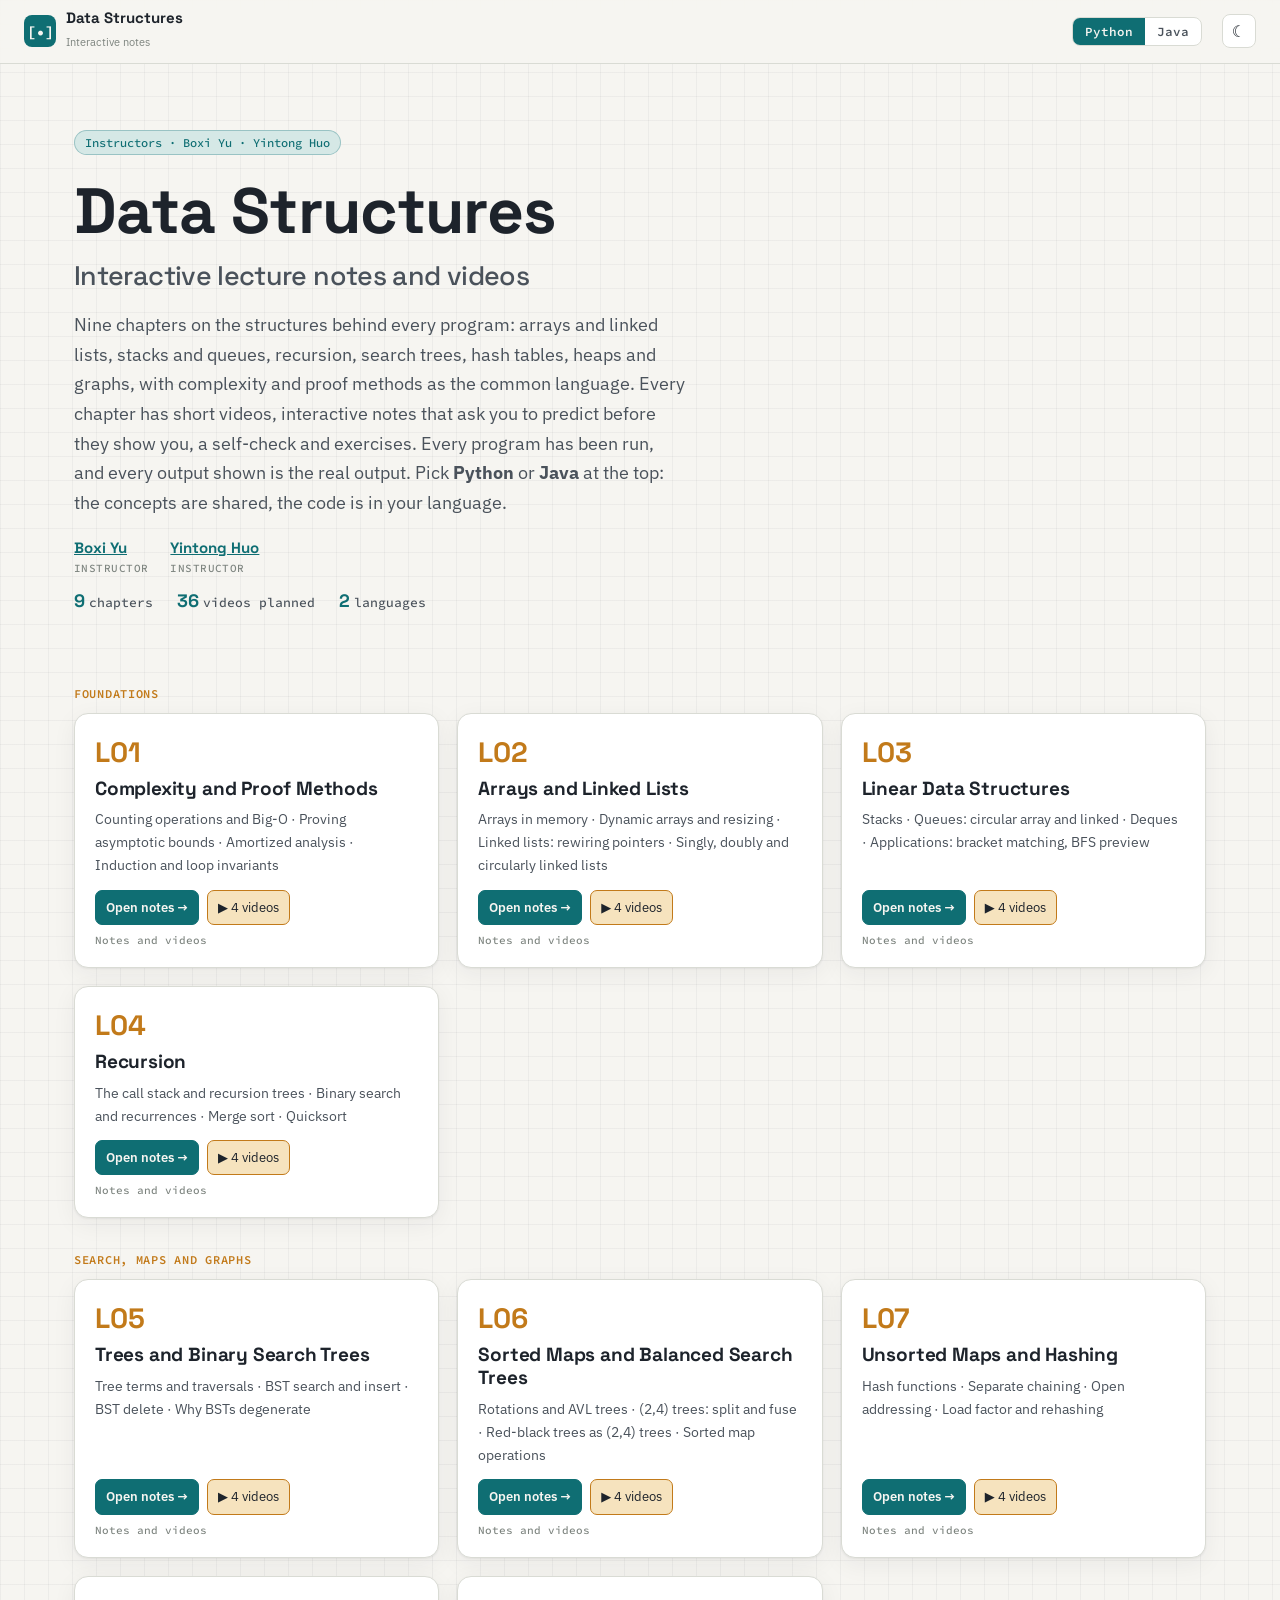
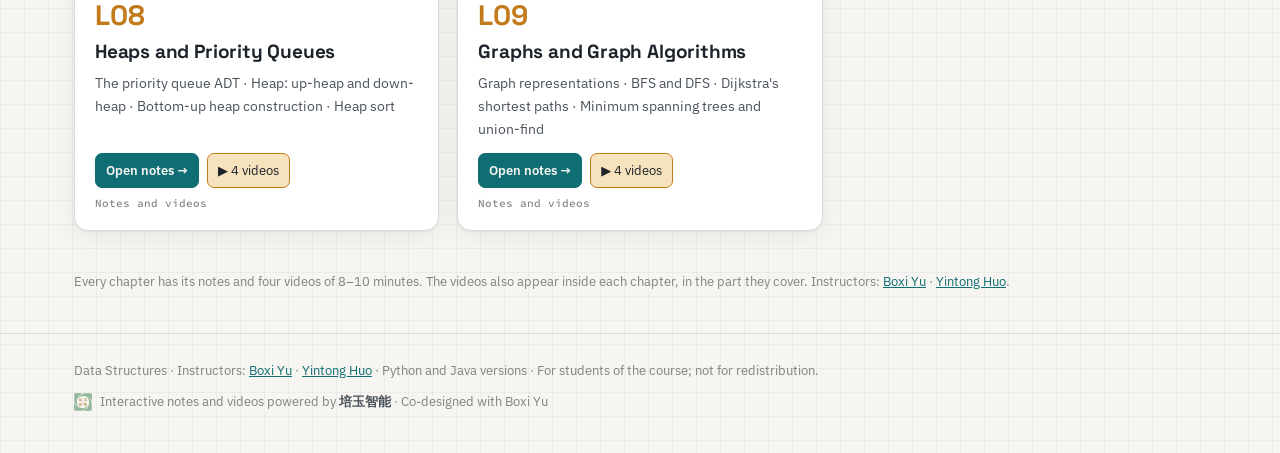
==== index.html @ a4076799 "Add English subtitles to every video Co-Authored-By: Claude Opus 5.5 <noreply@anthropic.com>" ====
<!doctype html>
<html lang="en" data-lang="py">
<head>
  <meta charset="UTF-8">
  <meta name="viewport" content="width=device-width, initial-scale=1.0">
  <title>Data Structures — Interactive Notes</title>
  <meta name="description" content="Data Structures: interactive chapter notes and videos in Python and Java. Instructors: Boxi Yu and Yintong Huo.">
  <link rel="icon" href="data:image/svg+xml,%3Csvg xmlns='http://www.w3.org/2000/svg' viewBox='0 0 32 32'%3E%3Crect width='32' height='32' rx='7' fill='%230F6E73'/%3E%3Ctext x='16' y='22' font-family='monospace' font-size='13' font-weight='700' text-anchor='middle' fill='%23F6F5F1'%3E[%E2%80%A2]%3C/text%3E%3C/svg%3E">
  <link rel="stylesheet" href="assets/style.css">
  <link rel="stylesheet" href="assets/extra.css">
  <script>document.documentElement.className = "js";</script>
</head>
<body>
  <header class="topbar">
    <a class="brand" href="index.html"><span class="brand-mark">[•]</span><span class="brand-text"><b>Data Structures</b><span>Interactive notes</span></span></a>
    <span class="spacer" style="flex:1"></span>
    <div class="langswitch" role="group" aria-label="Programming language"><button type="button" data-lang="py" aria-pressed="true">Python</button><button type="button" data-lang="java" aria-pressed="false">Java</button></div>
    <button class="iconbtn" id="theme" type="button" title="Light / dark">☾</button>
    <div class="progress" id="progress"></div>
  </header>
<main class="wrap" id="main">
  <section class="hero" style="grid-template-columns:minmax(0,1fr)">
    <div>
      <span class="pill">Instructors · Boxi Yu · Yintong Huo</span>
      <h1>Data Structures<small>Interactive lecture notes and videos</small></h1>
      <p class="lead">Nine chapters on the structures behind every program: arrays and linked lists, stacks and queues, recursion,
      search trees, hash tables, heaps and graphs, with complexity and proof methods as the common language. Every chapter has short
      videos, interactive notes that ask you to predict before they show you, a self-check and exercises. Every program has been run,
      and every output shown is the real output. Pick <b>Python</b> or <b>Java</b> at the top: the concepts are shared, the code is in your language.</p>
      <ul class="people"><li><b><a href="https://boxiyu.github.io/" target="_blank" rel="noopener">Boxi Yu</a></b><small>INSTRUCTOR</small></li><li><b><a href="https://yintonghuo.github.io/" target="_blank" rel="noopener">Yintong Huo</a></b><small>INSTRUCTOR</small></li></ul>
      <div class="stats-row"><span><b>9</b>chapters</span><span><b>36</b>videos planned</span><span><b>2</b>languages</span></div>
    </div>
  </section>
  <div class="part">FOUNDATIONS</div><div class="chapters"><div class="card chapcard lec ready" data-n="1"><span class="num">L01</span><h3>Complexity and Proof Methods</h3><p>Counting operations and Big-O · Proving asymptotic bounds · Amortized analysis · Induction and loop invariants</p><div class="acts"><a class="notes" href="L01/index.html">Open notes →</a><button class="watch" type="button" data-n="1">▶ <span class="n">4</span> videos</button><span class="state">Notes and videos</span></div></div><div class="card chapcard lec ready" data-n="2"><span class="num">L02</span><h3>Arrays and Linked Lists</h3><p>Arrays in memory · Dynamic arrays and resizing · Linked lists: rewiring pointers · Singly, doubly and circularly linked lists</p><div class="acts"><a class="notes" href="L02/index.html">Open notes →</a><button class="watch" type="button" data-n="2">▶ <span class="n">4</span> videos</button><span class="state">Notes and videos</span></div></div><div class="card chapcard lec ready" data-n="3"><span class="num">L03</span><h3>Linear Data Structures</h3><p>Stacks · Queues: circular array and linked · Deques · Applications: bracket matching, BFS preview</p><div class="acts"><a class="notes" href="L03/index.html">Open notes →</a><button class="watch" type="button" data-n="3">▶ <span class="n">4</span> videos</button><span class="state">Notes and videos</span></div></div><div class="card chapcard lec ready" data-n="4"><span class="num">L04</span><h3>Recursion</h3><p>The call stack and recursion trees · Binary search and recurrences · Merge sort · Quicksort</p><div class="acts"><a class="notes" href="L04/index.html">Open notes →</a><button class="watch" type="button" data-n="4">▶ <span class="n">4</span> videos</button><span class="state">Notes and videos</span></div></div></div><div class="part">SEARCH, MAPS AND GRAPHS</div><div class="chapters"><div class="card chapcard lec ready" data-n="5"><span class="num">L05</span><h3>Trees and Binary Search Trees</h3><p>Tree terms and traversals · BST search and insert · BST delete · Why BSTs degenerate</p><div class="acts"><a class="notes" href="L05/index.html">Open notes →</a><button class="watch" type="button" data-n="5">▶ <span class="n">4</span> videos</button><span class="state">Notes and videos</span></div></div><div class="card chapcard lec ready" data-n="6"><span class="num">L06</span><h3>Sorted Maps and Balanced Search Trees</h3><p>Rotations and AVL trees · (2,4) trees: split and fuse · Red-black trees as (2,4) trees · Sorted map operations</p><div class="acts"><a class="notes" href="L06/index.html">Open notes →</a><button class="watch" type="button" data-n="6">▶ <span class="n">4</span> videos</button><span class="state">Notes and videos</span></div></div><div class="card chapcard lec ready" data-n="7"><span class="num">L07</span><h3>Unsorted Maps and Hashing</h3><p>Hash functions · Separate chaining · Open addressing · Load factor and rehashing</p><div class="acts"><a class="notes" href="L07/index.html">Open notes →</a><button class="watch" type="button" data-n="7">▶ <span class="n">4</span> videos</button><span class="state">Notes and videos</span></div></div><div class="card chapcard lec ready" data-n="8"><span class="num">L08</span><h3>Heaps and Priority Queues</h3><p>The priority queue ADT · Heap: up-heap and down-heap · Bottom-up heap construction · Heap sort</p><div class="acts"><a class="notes" href="L08/index.html">Open notes →</a><button class="watch" type="button" data-n="8">▶ <span class="n">4</span> videos</button><span class="state">Notes and videos</span></div></div><div class="card chapcard lec ready" data-n="9"><span class="num">L09</span><h3>Graphs and Graph Algorithms</h3><p>Graph representations · BFS and DFS · Dijkstra&#x27;s shortest paths · Minimum spanning trees and union-find</p><div class="acts"><a class="notes" href="L09/index.html">Open notes →</a><button class="watch" type="button" data-n="9">▶ <span class="n">4</span> videos</button><span class="state">Notes and videos</span></div></div></div>
  <p class="meta" style="margin:40px 0">Every chapter has its notes and four videos of 8–10 minutes. The videos also appear inside each chapter, in the part they cover.
  Instructors: <a href="https://boxiyu.github.io/" target="_blank" rel="noopener">Boxi Yu</a> · <a href="https://yintonghuo.github.io/" target="_blank" rel="noopener">Yintong Huo</a>.</p>
  <script type="application/json" id="course-data">{"chapters": [{"n": 1, "title": "Complexity and Proof Methods", "videos": [{"n": 1, "title": "Counting operations and Big-O", "minutes": 7.3, "py": "L01/media/ch01-v1-py.mp4", "java": "L01/media/ch01-v1-java.mp4", "pyvtt": "L01/media/ch01-v1-py.vtt", "javavtt": "L01/media/ch01-v1-java.vtt"}, {"n": 2, "title": "Proving asymptotic bounds", "minutes": 9.3, "py": "L01/media/ch01-v2-py.mp4", "java": "L01/media/ch01-v2-java.mp4", "pyvtt": "L01/media/ch01-v2-py.vtt", "javavtt": "L01/media/ch01-v2-java.vtt"}, {"n": 3, "title": "Amortized analysis", "minutes": 8.1, "py": "L01/media/ch01-v3-py.mp4", "java": "L01/media/ch01-v3-java.mp4", "pyvtt": "L01/media/ch01-v3-py.vtt", "javavtt": "L01/media/ch01-v3-java.vtt"}, {"n": 4, "title": "Induction and loop invariants", "minutes": 8.3, "py": "L01/media/ch01-v4-py.mp4", "java": "L01/media/ch01-v4-java.mp4", "pyvtt": "L01/media/ch01-v4-py.vtt", "javavtt": "L01/media/ch01-v4-java.vtt"}]}, {"n": 2, "title": "Arrays and Linked Lists", "videos": [{"n": 1, "title": "Arrays in memory", "minutes": 7.0, "py": "L02/media/ch02-v1-py.mp4", "java": "L02/media/ch02-v1-java.mp4", "pyvtt": "L02/media/ch02-v1-py.vtt", "javavtt": "L02/media/ch02-v1-java.vtt"}, {"n": 2, "title": "Dynamic arrays and resizing", "minutes": 7.5, "py": "L02/media/ch02-v2-py.mp4", "java": "L02/media/ch02-v2-java.mp4", "pyvtt": "L02/media/ch02-v2-py.vtt", "javavtt": "L02/media/ch02-v2-java.vtt"}, {"n": 3, "title": "Linked lists: rewiring pointers", "minutes": 8.5, "py": "L02/media/ch02-v3-py.mp4", "java": "L02/media/ch02-v3-java.mp4", "pyvtt": "L02/media/ch02-v3-py.vtt", "javavtt": "L02/media/ch02-v3-java.vtt"}, {"n": 4, "title": "Singly, doubly and circularly linked lists", "minutes": 10.5, "py": "L02/media/ch02-v4-py.mp4", "java": "L02/media/ch02-v4-java.mp4", "pyvtt": "L02/media/ch02-v4-py.vtt", "javavtt": "L02/media/ch02-v4-java.vtt"}]}, {"n": 3, "title": "Linear Data Structures", "videos": [{"n": 1, "title": "Stacks", "minutes": 7.4, "py": "L03/media/ch03-v1-py.mp4", "java": "L03/media/ch03-v1-java.mp4", "pyvtt": "L03/media/ch03-v1-py.vtt", "javavtt": "L03/media/ch03-v1-java.vtt"}, {"n": 2, "title": "Queues: circular array and linked", "minutes": 7.1, "py": "L03/media/ch03-v2-py.mp4", "java": "L03/media/ch03-v2-java.mp4", "pyvtt": "L03/media/ch03-v2-py.vtt", "javavtt": "L03/media/ch03-v2-java.vtt"}, {"n": 3, "title": "Deques", "minutes": 7.0, "py": "L03/media/ch03-v3-py.mp4", "java": "L03/media/ch03-v3-java.mp4", "pyvtt": "L03/media/ch03-v3-py.vtt", "javavtt": "L03/media/ch03-v3-java.vtt"}, {"n": 4, "title": "Applications: bracket matching, BFS preview", "minutes": 6.4, "py": "L03/media/ch03-v4-py.mp4", "java": "L03/media/ch03-v4-java.mp4", "pyvtt": "L03/media/ch03-v4-py.vtt", "javavtt": "L03/media/ch03-v4-java.vtt"}]}, {"n": 4, "title": "Recursion", "videos": [{"n": 1, "title": "The call stack and recursion trees", "minutes": 7.9, "py": "L04/media/ch04-v1-py.mp4", "java": "L04/media/ch04-v1-java.mp4", "pyvtt": "L04/media/ch04-v1-py.vtt", "javavtt": "L04/media/ch04-v1-java.vtt"}, {"n": 2, "title": "Binary search and recurrences", "minutes": 7.1, "py": "L04/media/ch04-v2-py.mp4", "java": "L04/media/ch04-v2-java.mp4", "pyvtt": "L04/media/ch04-v2-py.vtt", "javavtt": "L04/media/ch04-v2-java.vtt"}, {"n": 3, "title": "Merge sort", "minutes": 6.6, "py": "L04/media/ch04-v3-py.mp4", "java": "L04/media/ch04-v3-java.mp4", "pyvtt": "L04/media/ch04-v3-py.vtt", "javavtt": "L04/media/ch04-v3-java.vtt"}, {"n": 4, "title": "Quicksort", "minutes": 8.3, "py": "L04/media/ch04-v4-py.mp4", "java": "L04/media/ch04-v4-java.mp4", "pyvtt": "L04/media/ch04-v4-py.vtt", "javavtt": "L04/media/ch04-v4-java.vtt"}]}, {"n": 5, "title": "Trees and Binary Search Trees", "videos": [{"n": 1, "title": "Tree terms and traversals", "minutes": 9.3, "py": "L05/media/ch05-v1-py.mp4", "java": "L05/media/ch05-v1-java.mp4", "pyvtt": "L05/media/ch05-v1-py.vtt", "javavtt": "L05/media/ch05-v1-java.vtt"}, {"n": 2, "title": "BST search and insert", "minutes": 8.3, "py": "L05/media/ch05-v2-py.mp4", "java": "L05/media/ch05-v2-java.mp4", "pyvtt": "L05/media/ch05-v2-py.vtt", "javavtt": "L05/media/ch05-v2-java.vtt"}, {"n": 3, "title": "BST delete", "minutes": 7.1, "py": "L05/media/ch05-v3-py.mp4", "java": "L05/media/ch05-v3-java.mp4", "pyvtt": "L05/media/ch05-v3-py.vtt", "javavtt": "L05/media/ch05-v3-java.vtt"}, {"n": 4, "title": "Why BSTs degenerate", "minutes": 8.4, "py": "L05/media/ch05-v4-py.mp4", "java": "L05/media/ch05-v4-java.mp4", "pyvtt": "L05/media/ch05-v4-py.vtt", "javavtt": "L05/media/ch05-v4-java.vtt"}]}, {"n": 6, "title": "Sorted Maps and Balanced Search Trees", "videos": [{"n": 1, "title": "Rotations and AVL trees", "minutes": 9.1, "py": "L06/media/ch06-v1-py.mp4", "java": "L06/media/ch06-v1-java.mp4", "pyvtt": "L06/media/ch06-v1-py.vtt", "javavtt": "L06/media/ch06-v1-java.vtt"}, {"n": 2, "title": "(2,4) trees: split and fuse", "minutes": 8.8, "py": "L06/media/ch06-v2-py.mp4", "java": "L06/media/ch06-v2-java.mp4", "pyvtt": "L06/media/ch06-v2-py.vtt", "javavtt": "L06/media/ch06-v2-java.vtt"}, {"n": 3, "title": "Red-black trees as (2,4) trees", "minutes": 9.4, "py": "L06/media/ch06-v3-py.mp4", "java": "L06/media/ch06-v3-java.mp4", "pyvtt": "L06/media/ch06-v3-py.vtt", "javavtt": "L06/media/ch06-v3-java.vtt"}, {"n": 4, "title": "Sorted map operations", "minutes": 8.2, "py": "L06/media/ch06-v4-py.mp4", "java": "L06/media/ch06-v4-java.mp4", "pyvtt": "L06/media/ch06-v4-py.vtt", "javavtt": "L06/media/ch06-v4-java.vtt"}]}, {"n": 7, "title": "Unsorted Maps and Hashing", "videos": [{"n": 1, "title": "Hash functions", "minutes": 8.8, "py": "L07/media/ch07-v1-py.mp4", "java": "L07/media/ch07-v1-java.mp4", "pyvtt": "L07/media/ch07-v1-py.vtt", "javavtt": "L07/media/ch07-v1-java.vtt"}, {"n": 2, "title": "Separate chaining", "minutes": 7.5, "py": "L07/media/ch07-v2-py.mp4", "java": "L07/media/ch07-v2-java.mp4", "pyvtt": "L07/media/ch07-v2-py.vtt", "javavtt": "L07/media/ch07-v2-java.vtt"}, {"n": 3, "title": "Open addressing", "minutes": 9.0, "py": "L07/media/ch07-v3-py.mp4", "java": "L07/media/ch07-v3-java.mp4", "pyvtt": "L07/media/ch07-v3-py.vtt", "javavtt": "L07/media/ch07-v3-java.vtt"}, {"n": 4, "title": "Load factor and rehashing", "minutes": 7.8, "py": "L07/media/ch07-v4-py.mp4", "java": "L07/media/ch07-v4-java.mp4", "pyvtt": "L07/media/ch07-v4-py.vtt", "javavtt": "L07/media/ch07-v4-java.vtt"}]}, {"n": 8, "title": "Heaps and Priority Queues", "videos": [{"n": 1, "title": "The priority queue ADT", "minutes": 7.9, "py": "L08/media/ch08-v1-py.mp4", "java": "L08/media/ch08-v1-java.mp4", "pyvtt": "L08/media/ch08-v1-py.vtt", "javavtt": "L08/media/ch08-v1-java.vtt"}, {"n": 2, "title": "Heap: up-heap and down-heap", "minutes": 10.2, "py": "L08/media/ch08-v2-py.mp4", "java": "L08/media/ch08-v2-java.mp4", "pyvtt": "L08/media/ch08-v2-py.vtt", "javavtt": "L08/media/ch08-v2-java.vtt"}, {"n": 3, "title": "Bottom-up heap construction", "minutes": 8.7, "py": "L08/media/ch08-v3-py.mp4", "java": "L08/media/ch08-v3-java.mp4", "pyvtt": "L08/media/ch08-v3-py.vtt", "javavtt": "L08/media/ch08-v3-java.vtt"}, {"n": 4, "title": "Heap sort", "minutes": 9.1, "py": "L08/media/ch08-v4-py.mp4", "java": "L08/media/ch08-v4-java.mp4", "pyvtt": "L08/media/ch08-v4-py.vtt", "javavtt": "L08/media/ch08-v4-java.vtt"}]}, {"n": 9, "title": "Graphs and Graph Algorithms", "videos": [{"n": 1, "title": "Graph representations", "minutes": 8.7, "py": "L09/media/ch09-v1-py.mp4", "java": "L09/media/ch09-v1-java.mp4", "pyvtt": "L09/media/ch09-v1-py.vtt", "javavtt": "L09/media/ch09-v1-java.vtt"}, {"n": 2, "title": "BFS and DFS", "minutes": 9.5, "py": "L09/media/ch09-v2-py.mp4", "java": "L09/media/ch09-v2-java.mp4", "pyvtt": "L09/media/ch09-v2-py.vtt", "javavtt": "L09/media/ch09-v2-java.vtt"}, {"n": 3, "title": "Dijkstra's shortest paths", "minutes": 8.7, "py": "L09/media/ch09-v3-py.mp4", "java": "L09/media/ch09-v3-java.mp4", "pyvtt": "L09/media/ch09-v3-py.vtt", "javavtt": "L09/media/ch09-v3-java.vtt"}, {"n": 4, "title": "Minimum spanning trees and union-find", "minutes": 8.8, "py": "L09/media/ch09-v4-py.mp4", "java": "L09/media/ch09-v4-java.mp4", "pyvtt": "L09/media/ch09-v4-py.vtt", "javavtt": "L09/media/ch09-v4-java.vtt"}]}]}</script>
</main>
  <footer><div class="wrap"><p>Data Structures · Instructors: <a href="https://boxiyu.github.io/" target="_blank" rel="noopener">Boxi Yu</a> · <a href="https://yintonghuo.github.io/" target="_blank" rel="noopener">Yintong Huo</a> · Python and Java versions · For students of the course; not for redistribution.</p><p class="credit"><img class="logo-light" src="assets/peiyu-logo.svg" alt="" width="18" height="18"><img class="logo-dark" src="assets/peiyu-logo-white.svg" alt="" width="18" height="18"><span>Interactive notes and videos powered by <b>培玉智能</b> · Co-designed with Boxi Yu</span></p></div></footer>
  <script src="assets/app.js"></script>
  <script src="assets/demo.js"></script>
</body>
</html>
---- assets/style.css ----
@import url("https://fonts.googleapis.com/css2?family=IBM+Plex+Sans:ital,wght@0,400;0,500;0,600;1,400&family=Source+Code+Pro:wght@400;500;600&family=Space+Grotesk:wght@500;700&display=swap");

/* Colours follow kit/cs_style.py so the site matches the videos. */
:root {
  --paper: #f6f5f1;
  --paper-2: #efede6;
  --card: #ffffff;
  --card-2: #e7ebe8;
  --ink: #1d232b;
  --ink-2: #4a525b;
  --stone: #7d847f;
  --line: #d9dbd4;
  --grid: rgba(29, 35, 43, 0.045);
  --teal: #0f6e73;
  --teal-soft: #d5e8e6;
  --sea: #3e8e8a;
  --amber: #c27a1a;
  --mark: #f6e3be;
  --red: #b03a2e;
  --red-soft: #f4dcd8;
  --green: #2f7d4f;
  --green-soft: #d8ecdf;
  --code-bg: #ffffff;
  --code-line: #fbf1dc;
  --kw: #0f6e73;
  --fn: #8a4f0f;
  --str: #2f7d4f;
  --num: #b03a2e;
  --com: #8b918c;
  --shadow: 0 1px 2px rgba(29, 35, 43, 0.06), 0 6px 24px rgba(29, 35, 43, 0.06);
  --sans: "IBM Plex Sans", system-ui, -apple-system, sans-serif;
  --display: "Space Grotesk", "IBM Plex Sans", system-ui, sans-serif;
  --mono: "Source Code Pro", ui-monospace, Menlo, monospace;
  color-scheme: light;
}

@media (prefers-color-scheme: dark) {
  :root:not([data-theme="light"]) {
    --paper: #14181d;
    --paper-2: #1a1f25;
    --card: #1e242b;
    --card-2: #252c34;
    --ink: #e8e6df;
    --ink-2: #b4b8b3;
    --stone: #8d948f;
    --line: #333b44;
    --grid: rgba(232, 230, 223, 0.035);
    --teal: #4fb3b0;
    --teal-soft: #173a3b;
    --sea: #6bb3ad;
    --amber: #e3a54b;
    --mark: #4a3818;
    --red: #e07a6c;
    --red-soft: #45231f;
    --green: #6cc08c;
    --green-soft: #1d3b29;
    --code-bg: #181d23;
    --code-line: #3a3020;
    --kw: #5fc4c0;
    --fn: #e9b066;
    --str: #8fd0a4;
    --num: #ec9283;
    --com: #7a817c;
    --shadow: 0 1px 2px rgba(0, 0, 0, 0.3), 0 6px 24px rgba(0, 0, 0, 0.25);
    color-scheme: dark;
  }
}

:root[data-theme="dark"] {
  --paper: #14181d;
  --paper-2: #1a1f25;
  --card: #1e242b;
  --card-2: #252c34;
  --ink: #e8e6df;
  --ink-2: #b4b8b3;
  --stone: #8d948f;
  --line: #333b44;
  --grid: rgba(232, 230, 223, 0.035);
  --teal: #4fb3b0;
  --teal-soft: #173a3b;
  --sea: #6bb3ad;
  --amber: #e3a54b;
  --mark: #4a3818;
  --red: #e07a6c;
  --red-soft: #45231f;
  --green: #6cc08c;
  --green-soft: #1d3b29;
  --code-bg: #181d23;
  --code-line: #3a3020;
  --kw: #5fc4c0;
  --fn: #e9b066;
  --str: #8fd0a4;
  --num: #ec9283;
  --com: #7a817c;
  --shadow: 0 1px 2px rgba(0, 0, 0, 0.3), 0 6px 24px rgba(0, 0, 0, 0.25);
  color-scheme: dark;
}

* { box-sizing: border-box; }
html { scroll-behavior: smooth; scroll-padding-top: 76px; }
body {
  margin: 0;
  background-color: var(--paper);
  background-image:
    linear-gradient(var(--grid) 1px, transparent 1px),
    linear-gradient(90deg, var(--grid) 1px, transparent 1px);
  background-size: 24px 24px;
  color: var(--ink);
  font: 16px/1.65 var(--sans);
  -webkit-font-smoothing: antialiased;
}
a { color: var(--teal); }
code, .mono { font-family: var(--mono); font-size: 0.92em; }
p code, li code, td code, .callout code {
  background: var(--card-2);
  padding: 0.08em 0.35em;
  border-radius: 4px;
}
button { font: inherit; color: inherit; }
h1, h2, h3 { font-family: var(--display); letter-spacing: -0.01em; line-height: 1.2; }

/* ---------- top bar ---------- */
.topbar {
  position: sticky; top: 0; z-index: 20;
  display: flex; align-items: center; gap: 20px;
  padding: 10px 24px;
  background: color-mix(in srgb, var(--paper) 88%, transparent);
  backdrop-filter: blur(10px);
  border-bottom: 1px solid var(--line);
}
.brand { display: flex; align-items: center; gap: 10px; text-decoration: none; color: var(--ink); flex: none; }
.brand-mark {
  width: 32px; height: 32px; border-radius: 8px;
  display: grid; place-items: center;
  background: var(--teal); color: var(--paper);
  font: 700 15px var(--mono);
}
.brand-text b { display: block; font: 700 15px/1.1 var(--display); }
.brand-text span { font-size: 11px; color: var(--stone); }
.chapnav { display: flex; gap: 2px; overflow-x: auto; flex: 1; scrollbar-width: none; }
.chapnav::-webkit-scrollbar { display: none; }
.chapnav a {
  white-space: nowrap; text-decoration: none; color: var(--ink-2);
  font-size: 13px; padding: 6px 10px; border-radius: 6px;
}
.chapnav a:hover { background: var(--card-2); }
.chapnav a.active { color: var(--teal); background: var(--teal-soft); font-weight: 600; }
.chapnav a span { font-family: var(--mono); opacity: 0.7; margin-right: 4px; }
.iconbtn {
  flex: none; width: 34px; height: 34px; border-radius: 8px;
  border: 1px solid var(--line); background: var(--card); cursor: pointer;
  display: grid; place-items: center;
}
.iconbtn:hover { border-color: var(--teal); }
.progress { position: absolute; left: 0; bottom: -1px; height: 2px; background: var(--teal); width: 0; }

/* ---------- layout ---------- */
.wrap { max-width: 1180px; margin: 0 auto; padding: 0 24px; }
main { min-height: 70vh; }

/* ---------- home ---------- */
.hero { display: grid; grid-template-columns: minmax(0, 1.05fr) minmax(0, 1fr); gap: 48px; align-items: center; padding: 64px 0 40px; }
.pill {
  display: inline-block; font: 500 12px var(--mono);
  color: var(--teal); background: var(--teal-soft);
  border: 1px solid color-mix(in srgb, var(--teal) 30%, transparent);
  padding: 4px 10px; border-radius: 999px;
}
.hero h1 { font-size: clamp(40px, 6vw, 64px); margin: 18px 0 6px; }
.hero h1 small { display: block; font-size: 0.42em; color: var(--ink-2); font-weight: 500; margin-top: 10px; }
.hero p.lead { font-size: 18px; color: var(--ink-2); max-width: 34em; }
.btnrow { display: flex; flex-wrap: wrap; gap: 12px; margin: 26px 0 18px; }
.btn {
  display: inline-flex; align-items: center; gap: 8px;
  padding: 11px 18px; border-radius: 10px; text-decoration: none;
  font-weight: 600; font-size: 15px; cursor: pointer;
  border: 1px solid var(--line); background: var(--card); color: var(--ink);
}
.btn.primary { background: var(--teal); border-color: var(--teal); color: var(--paper); }
.btn:hover { filter: brightness(1.05); border-color: var(--teal); }
.meta { font-size: 13px; color: var(--stone); }

.card {
  background: var(--card); border: 1px solid var(--line);
  border-radius: 14px; box-shadow: var(--shadow);
}
.hero-demo { padding: 16px; }
.hero-demo .head, .demo .head {
  display: flex; justify-content: space-between; align-items: center; gap: 12px;
  font: 500 12px var(--mono); color: var(--stone); margin-bottom: 10px;
}
.hero-demo .caption { font-size: 13px; color: var(--ink-2); text-align: center; margin-top: 10px; }

.section-title { text-align: center; margin: 56px 0 8px; font-size: 30px; }
.section-sub { text-align: center; color: var(--stone); margin: 0 0 28px; }
.why { display: grid; grid-template-columns: repeat(3, 1fr); gap: 18px; }
.why .card { padding: 20px; }
.why h3 { margin: 0 0 6px; font-size: 17px; color: var(--teal); }
.why p { margin: 0; color: var(--ink-2); font-size: 15px; }

.chapters { display: grid; grid-template-columns: repeat(auto-fill, minmax(320px, 1fr)); gap: 18px; }
.chapcard {
  padding: 20px; text-decoration: none; color: var(--ink);
  display: flex; flex-direction: column; gap: 8px;
  transition: transform 0.15s, border-color 0.15s;
}
.chapcard:hover { transform: translateY(-2px); border-color: var(--teal); }
.chapcard .num { font: 700 28px var(--display); color: var(--amber); }
.chapcard h3 { margin: 0; font-size: 19px; }
.chapcard p { margin: 0; color: var(--ink-2); font-size: 14px; flex: 1; }
.tags { display: flex; flex-wrap: wrap; gap: 6px; }
.tag { font: 500 11px var(--mono); padding: 3px 8px; border-radius: 6px; background: var(--card-2); color: var(--ink-2); }
.chapcard .go { font-size: 13px; color: var(--teal); font-weight: 600; }

.steps { display: grid; grid-template-columns: repeat(4, 1fr); gap: 18px; }
.steps .card { padding: 18px; }
.steps b { font: 600 11px var(--mono); color: var(--amber); letter-spacing: 0.06em; }
.steps h3 { margin: 4px 0 6px; font-size: 17px; }
.steps p { margin: 0; font-size: 14px; color: var(--ink-2); }
.cta { text-align: center; padding: 56px 0 72px; }
.cta h2 { font-size: 26px; margin: 0 0 18px; }

/* ---------- chapter ---------- */
.chap-hero { display: grid; grid-template-columns: minmax(0, 1.1fr) minmax(0, 1fr); gap: 40px; align-items: center; padding: 48px 0 32px; }
.chap-hero h1 { font-size: clamp(34px, 5vw, 52px); margin: 14px 0 8px; }
.chap-hero .subtitle { font-size: 19px; color: var(--ink-2); margin: 0 0 14px; }
.chap-hero .abstract { border-left: 3px solid var(--amber); padding-left: 14px; color: var(--ink-2); }
.chap-body { display: grid; grid-template-columns: 200px minmax(0, 1fr); gap: 40px; padding-bottom: 40px; }
.toc { position: sticky; top: 80px; align-self: start; font-size: 13px; }
.toc b { display: block; font: 600 11px var(--mono); color: var(--stone); margin-bottom: 8px; letter-spacing: 0.06em; }
.toc a { display: block; padding: 5px 10px; color: var(--ink-2); text-decoration: none; border-left: 2px solid var(--line); }
.toc a.active { color: var(--teal); border-left-color: var(--teal); background: var(--teal-soft); }
article { max-width: 800px; }
article section { margin-bottom: 48px; }
article h2 { font-size: 27px; margin: 0 0 14px; }
article h2 .sec { display: block; font: 500 13px var(--mono); color: var(--amber); margin-bottom: 6px; }
article h3 { font-size: 19px; margin: 28px 0 10px; }
article p, article li { color: var(--ink); }
article table { border-collapse: collapse; width: 100%; font-size: 14px; margin: 14px 0; }
article th, article td { border: 1px solid var(--line); padding: 8px 10px; text-align: left; vertical-align: top; }
article th { background: var(--card-2); font-weight: 600; }
.math { font-family: "Cambria Math", "STIX Two Math", Georgia, serif; font-style: italic; }
.math-block {
  text-align: center; font-family: "Cambria Math", "STIX Two Math", Georgia, serif;
  font-size: 19px; margin: 16px 0; padding: 14px; background: var(--card);
  border: 1px solid var(--line); border-radius: 10px;
}

/* callouts */
.callout { border-radius: 12px; padding: 14px 18px; margin: 18px 0; border: 1px solid var(--line); background: var(--card); }
.callout > b:first-child { display: block; font: 600 12px var(--mono); letter-spacing: 0.05em; margin-bottom: 6px; }
.callout p:first-of-type { margin-top: 0; }
.callout p:last-child, .callout ol:last-child, .callout ul:last-child { margin-bottom: 0; }
.callout.pattern { border-color: color-mix(in srgb, var(--teal) 40%, transparent); background: var(--teal-soft); }
.callout.pattern > b:first-child { color: var(--teal); }
.callout.pitfall { border-color: color-mix(in srgb, var(--red) 40%, transparent); background: var(--red-soft); }
.callout.pitfall > b:first-child { color: var(--red); }
.callout.note > b:first-child { color: var(--stone); }
.callout.predict { border-color: color-mix(in srgb, var(--amber) 45%, transparent); background: var(--mark); }
.callout.predict > b:first-child { color: var(--amber); }
.reveal { margin-top: 10px; }
.reveal summary { cursor: pointer; font-weight: 600; font-size: 14px; color: var(--teal); }
.reveal[open] summary { margin-bottom: 8px; }

/* code */
pre.code {
  margin: 14px 0; padding: 12px 0; background: var(--code-bg);
  border: 1px solid var(--line); border-radius: 10px; overflow-x: auto;
  font: 14px/1.6 var(--mono);
}
pre.code .ln { display: block; padding: 0 16px 0 0; white-space: pre; }
pre.code .ln::before {
  content: attr(data-n); display: inline-block; width: 2.6em; padding-right: 12px;
  text-align: right; color: var(--com); user-select: none;
}
pre.code.nonum .ln::before { content: none; }
pre.code.nonum .ln { padding-left: 16px; }
pre.code .ln.hl { background: var(--code-line); box-shadow: inset 3px 0 0 var(--amber); }
pre.code.out { background: var(--card-2); }
.tk-kw { color: var(--kw); font-weight: 600; }
.tk-fn { color: var(--fn); }
.tk-str { color: var(--str); }
.tk-num { color: var(--num); }
.tk-com { color: var(--com); font-style: italic; }
.tk-prompt { color: var(--stone); }
.tk-err { color: var(--red); }

/* ---------- demos ---------- */
.demo { padding: 16px; margin: 22px 0; }
.demo .head .title { color: var(--teal); font-weight: 600; }
.demo .hint { font-size: 13px; color: var(--ink-2); margin: 10px 0 0; }
.controls { display: flex; flex-wrap: wrap; align-items: center; gap: 8px; margin-top: 12px; }
.controls label { font-size: 13px; color: var(--ink-2); display: inline-flex; align-items: center; gap: 6px; }
.controls input[type="range"] { accent-color: var(--teal); width: 130px; }
.controls input[type="text"], .controls input[type="number"], .controls select {
  font: 13px var(--mono); padding: 6px 8px; border-radius: 7px;
  border: 1px solid var(--line); background: var(--paper); color: var(--ink);
}
.controls input[type="number"] { width: 72px; }
.controls select, .controls input[type="text"] { max-width: 100%; }
.cbtn {
  padding: 6px 12px; border-radius: 7px; border: 1px solid var(--line);
  background: var(--paper); cursor: pointer; font-size: 13px; font-weight: 500;
}
.cbtn:hover:not(:disabled) { border-color: var(--teal); color: var(--teal); }
.cbtn:disabled { opacity: 0.4; cursor: default; }
.cbtn.on { background: var(--teal); color: var(--paper); border-color: var(--teal); }
.spacer { flex: 1; }
.counter { font: 500 12px var(--mono); color: var(--stone); }
.stats { display: grid; grid-template-columns: repeat(auto-fit, minmax(120px, 1fr)); gap: 8px; margin-top: 12px; }
.stat { background: var(--paper-2); border-radius: 8px; padding: 8px 10px; }
.stat small { display: block; font: 500 10px var(--mono); color: var(--stone); text-transform: uppercase; letter-spacing: 0.05em; }
.stat b { font: 600 18px var(--mono); }
.stat.bad b { color: var(--red); }
.stat.good b { color: var(--green); }
.msg {
  margin-top: 10px; padding: 8px 12px; border-radius: 8px; font-size: 14px;
  background: var(--paper-2); min-height: 2.4em; overflow-wrap: anywhere;
}
.msg.bad { background: var(--red-soft); color: var(--red); }
.msg.good { background: var(--green-soft); color: var(--green); }

/* stepper */
.stepper { display: grid; grid-template-columns: minmax(0, 1.35fr) minmax(0, 1fr); gap: 14px; }
.stepper pre.code { margin: 0; font-size: 13px; }
.stepper.mini { grid-template-columns: minmax(0, 1fr) minmax(0, 0.85fr); }
.stepper.mini pre.code { font-size: 12px; }
.stack { display: flex; flex-direction: column-reverse; gap: 6px; justify-content: flex-start; min-height: 240px; }
.stack-wrap { background: var(--paper-2); border-radius: 10px; padding: 10px; display: flex; flex-direction: column; }
.stack-wrap > small { font: 500 11px var(--mono); color: var(--stone); margin-bottom: 8px; display: flex; justify-content: space-between; }
.frame {
  border: 1px solid var(--line); background: var(--card); border-radius: 8px;
  padding: 6px 10px; font: 13px/1.45 var(--mono);
}
.frame.new { animation: pushin 0.25s ease-out; }
.frame .fname { font-weight: 600; }
.frame .vars { color: var(--ink-2); }
.frame .status { font-size: 12px; color: var(--stone); }
.frame.top { border-color: var(--teal); box-shadow: inset 3px 0 0 var(--teal); }
.frame.ret { border-color: var(--green); box-shadow: inset 3px 0 0 var(--green); }
.frame.ret .status { color: var(--green); font-weight: 600; }
.frame.err { border-color: var(--red); box-shadow: inset 3px 0 0 var(--red); }
.frame.err .status { color: var(--red); }
.frame.more { text-align: center; color: var(--stone); border-style: dashed; animation: none; }
@keyframes pushin { from { transform: translateY(-6px); opacity: 0; } to { transform: none; opacity: 1; } }
.console {
  margin-top: 10px; background: var(--code-bg); border: 1px solid var(--line); border-radius: 8px;
  font: 12.5px/1.5 var(--mono); padding: 8px 12px; min-height: 3em; max-height: 200px; overflow: auto; white-space: pre;
}
.console:empty::before { content: "(no output yet)"; color: var(--stone); }

/* svg demos */
svg { display: block; max-width: 100%; height: auto; }
svg text { font-family: var(--mono); }
.svgbox { background: var(--paper-2); border-radius: 10px; padding: 8px; }

/* binary search cells */
.cells { display: flex; gap: 4px; flex-wrap: wrap; justify-content: center; margin: 8px 0; }
.cellcol { display: flex; flex-direction: column; align-items: center; gap: 2px; }
.cell {
  width: 52px; height: 44px; display: grid; place-items: center;
  border: 1px solid var(--line); border-radius: 7px; background: var(--card);
  font: 600 15px var(--mono); transition: all 0.2s;
}
.cell.out { opacity: 0.3; background: var(--paper-2); }
.cell.mid { background: var(--mark); border-color: var(--amber); }
.cell.found { background: var(--green-soft); border-color: var(--green); color: var(--green); }
.cellidx { font: 11px var(--mono); color: var(--stone); }
.ptr { font: 600 11px var(--mono); height: 16px; color: var(--teal); }
.ptr .m { color: var(--amber); }

/* bars */
.bars { display: grid; gap: 8px; margin-top: 8px; }
.bar { display: grid; grid-template-columns: 150px 1fr 90px; align-items: center; gap: 10px; font-size: 13px; }
.bar .track { height: 18px; background: var(--paper-2); border-radius: 5px; overflow: hidden; }
.bar .fill { height: 100%; background: var(--teal); border-radius: 5px; transition: width 0.3s; }
.bar .fill.amber { background: var(--amber); }
.bar .fill.red { background: var(--red); }
.bar .v { font: 600 13px var(--mono); text-align: right; }

/* quiz */
.quiz .q { padding: 16px; margin-bottom: 14px; }
.quiz .q p { margin-top: 0; }
.opts { display: grid; gap: 8px; }
.opt {
  text-align: left; padding: 9px 12px; border-radius: 8px; border: 1px solid var(--line);
  background: var(--paper); cursor: pointer; font-size: 14px;
}
.opt:hover:not(:disabled) { border-color: var(--teal); }
.opt.right { background: var(--green-soft); border-color: var(--green); }
.opt.wrong { background: var(--red-soft); border-color: var(--red); }
.opt:disabled { cursor: default; }
.explain { margin-top: 10px; font-size: 14px; color: var(--ink-2); display: none; }
.q.done .explain { display: block; }
.score { font: 600 14px var(--mono); color: var(--teal); }

/* map */
.map { display: grid; grid-template-columns: repeat(3, 1fr); gap: 14px; }
.map .card { padding: 16px; }
.map h3 { margin: 0 0 8px; font-size: 15px; color: var(--teal); }
.map ul { margin: 0; padding-left: 18px; font-size: 14px; }
.map li { margin: 3px 0; }

/* video */
.video { margin: 18px 0; overflow: hidden; }
.video video { display: block; width: 100%; background: #000; }
.video .missing { padding: 28px; text-align: center; color: var(--stone); font-size: 14px; }
.video .vcap { padding: 10px 14px; font-size: 13px; color: var(--ink-2); }

/* pager */
.pager { display: grid; grid-template-columns: 1fr 1fr; gap: 16px; margin: 20px 0 60px; }
.pager a { padding: 16px 18px; text-decoration: none; color: var(--ink); }
.pager a:hover { border-color: var(--teal); }
.pager small { display: block; font: 500 11px var(--mono); color: var(--stone); }
.pager b { font-family: var(--display); font-size: 17px; }
.pager .next { text-align: right; }
.takeaways { display: grid; grid-template-columns: repeat(3, 1fr); gap: 12px; }
.takeaways .card { padding: 14px; font-size: 14px; }
.takeaways .card b { display: block; font: 600 11px var(--mono); color: var(--amber); margin-bottom: 4px; }

footer { border-top: 1px solid var(--line); padding: 22px 0 36px; font-size: 13px; color: var(--stone); }

/* ---------- small screens ---------- */
@media (max-width: 900px) {
  .hero, .chap-hero { grid-template-columns: minmax(0, 1fr); gap: 24px; padding-top: 32px; }
  .chap-body { grid-template-columns: minmax(0, 1fr); }
  .toc { display: none; }
  .why, .steps, .map, .takeaways { grid-template-columns: 1fr 1fr; }
  .stepper, .stepper.mini { grid-template-columns: minmax(0, 1fr); }
}
@media (max-width: 600px) {
  .wrap { padding: 0 16px; }
  .topbar { padding: 8px 16px; gap: 10px; }
  .brand-text { display: none; }
  .why, .steps, .map, .takeaways, .pager { grid-template-columns: minmax(0, 1fr); }
  .chapters { grid-template-columns: minmax(0, 1fr); }
  .bar { grid-template-columns: 90px minmax(0, 1fr) auto; gap: 8px; }
  .bar .v { font-size: 11px; }
  article table { display: block; overflow-x: auto; }
  .cell { width: 38px; height: 36px; font-size: 13px; }
  .stack { min-height: 160px; }
}
@media (prefers-reduced-motion: reduce) {
  * { animation: none !important; transition: none !important; }
}

/* Footer credit (same as CSC4801): course line first, then one small 培玉 line. */
footer p { margin: 4px 0; }
footer .credit { display: flex; align-items: center; gap: 8px; margin-top: 10px; }
footer .credit img { flex: none; }
footer .credit b { font-weight: 600; color: var(--ink-2); }
.logo-dark { display: none; }
@media (prefers-color-scheme: dark) {
  :root:not([data-theme="light"]) .logo-light { display: none; }
  :root:not([data-theme="light"]) .logo-dark { display: inline; }
}
:root[data-theme="dark"] .logo-light { display: none; }
:root[data-theme="dark"] .logo-dark { display: inline; }

/* "← All lectures" link at the left of the top bar (lecture pages). */
.homelink {
  flex: none; display: flex; align-items: center; gap: 6px;
  font-size: 13px; color: var(--ink-2); text-decoration: none;
  padding: 6px 10px; border: 1px solid var(--line); border-radius: 8px; background: var(--card);
}
.homelink:hover { border-color: var(--teal); color: var(--teal); }
@media (max-width: 600px) { .homelink-text { display: none; } }
---- assets/extra.css ----
/* Data Structures site: additions on top of the AIE1001 style.css (same colour tokens). */

/* ---------- language switch (Python / Java) ---------- */
.langswitch { flex: none; display: inline-flex; border: 1px solid var(--line); border-radius: 8px; overflow: hidden; background: var(--card); }
.langswitch button { border: 0; background: transparent; color: var(--ink-2); padding: 6px 12px; font: 600 12.5px var(--mono); cursor: pointer; }
.langswitch button[aria-pressed="true"] { background: var(--teal); color: var(--paper); }
.langswitch button:focus-visible { outline: 2px solid var(--amber); outline-offset: -2px; }
html[data-lang="py"] .only-java, html[data-lang="java"] .only-py { display: none !important; }

/* ---------- views (home / chapters) ---------- */
.js .view[hidden] { display: none; }

/* ---------- instructors ---------- */
.people { display: flex; flex-wrap: wrap; gap: 10px 22px; margin: 14px 0 0; padding: 0; list-style: none; }
.people li { font-size: 15px; }
.people b { font-family: var(--display); }
.people small { display: block; font: 500 11px var(--mono); color: var(--stone); letter-spacing: 0.04em; }

/* ---------- home cards ---------- */
.lec:hover { transform: none; }
.lec .acts { display: flex; flex-wrap: wrap; gap: 8px; align-items: center; margin-top: 4px; }
.lec .notes { font-size: 13px; font-weight: 600; text-decoration: none; padding: 6px 10px; border-radius: 7px; border: 1px solid var(--line); }
.lec.ready .notes { color: var(--paper); background: var(--teal); border-color: var(--teal); }
.lec.soon .notes { color: var(--stone); cursor: default; }
.lec .watch { font-size: 13px; padding: 6px 10px; border-radius: 7px; border: 1px solid var(--amber); background: var(--mark); color: var(--ink); cursor: pointer; }
.lec .watch:hover { filter: brightness(1.05); }
.lec .state { flex-basis: 100%; font: 500 11px var(--mono); color: var(--stone); }
.part { font: 600 12px var(--mono); color: var(--amber); letter-spacing: 0.06em; margin: 34px 0 12px; }
.stats-row { display: flex; flex-wrap: wrap; gap: 8px 24px; margin: 14px 0 0; font: 500 13px var(--mono); color: var(--ink-2); }
.stats-row b { color: var(--teal); font-size: 18px; font-family: var(--display); margin-right: 4px; }

dialog.player { width: min(1040px, calc(100vw - 32px)); padding: 0; border: 1px solid var(--line); border-radius: 14px; background: var(--card); color: var(--ink); }
dialog.player::backdrop { background: rgba(0, 0, 0, 0.6); }
dialog.player video { display: block; width: 100%; background: #000; }
dialog.player .bar { display: flex; justify-content: space-between; align-items: center; gap: 12px; padding: 10px 14px; font-size: 14px; }
dialog.player .plist { display: flex; flex-wrap: wrap; gap: 6px; padding: 0 14px 14px; }
dialog.player .plist button { font-size: 12.5px; padding: 5px 9px; border-radius: 7px; border: 1px solid var(--line); background: var(--paper); color: var(--ink); cursor: pointer; text-align: left; }
dialog.player .plist button.on { border-color: var(--amber); background: var(--mark); font-weight: 600; }

/* ---------- video card inside a chapter ---------- */
.video { margin: 0; overflow: hidden; }
.video .vsoon { padding: 34px 20px; text-align: center; color: var(--stone); font-size: 14px; }
.video .vsoon b { display: block; font: 700 15px var(--display); color: var(--ink-2); margin-bottom: 4px; }
.video video { aspect-ratio: 16 / 9; }
.vlist { margin: 0; padding: 0; list-style: none; }
.vlist li { padding: 10px 0; border-bottom: 1px solid var(--line); }
.vlist li:last-child { border-bottom: 0; }
.vlist b { font-family: var(--display); }

/* ---------- interactive-demo placeholders ---------- */
.demo.placeholder { border-style: dashed; margin: 18px 0; }
.demo.placeholder .head { display: flex; flex-wrap: wrap; gap: 6px 12px; align-items: baseline; }
.demo.placeholder .soon { font: 600 10.5px var(--mono); letter-spacing: 0.06em; color: var(--amber); border: 1px solid var(--amber); border-radius: 999px; padding: 1px 8px; }
.demo.placeholder .what { margin: 8px 0 0; color: var(--ink-2); font-size: 14.5px; }
.demo.placeholder .ctrl { font: 500 12px var(--mono); color: var(--stone); margin-top: 6px; }

/* ---------- code blocks ---------- */
pre.code { overflow-x: auto; max-width: 100%; }
pre.code .ln { white-space: pre; }
.codewrap { margin: 14px 0; }
.tk-ty { color: var(--sea); }
.tk-an { color: var(--amber); }

/* ---------- exercises ---------- */
.exlayer { font: 600 12px var(--mono); color: var(--amber); letter-spacing: 0.06em; margin: 26px 0 6px; }
.exercise { margin: 14px 0; padding: 14px 16px; }
.exercise > :first-child { margin-top: 0; }
.dl { display: flex; flex-wrap: wrap; gap: 10px; margin: 12px 0 4px; }
.dl a { text-decoration: none; font-size: 13.5px; font-weight: 600; padding: 7px 12px; border-radius: 8px; border: 1px solid var(--teal); color: var(--teal); background: var(--card); }
.dl a:hover { background: var(--teal-soft); }
.dl a::before { content: "↓ "; }

/* ---------- misc ---------- */
article table { margin: 14px 0; }
article table th, article table td { overflow-wrap: anywhere; }
main, article, .chap-hero > div, .chap-body > article { min-width: 0; }
.takeaways { margin-top: 18px; }
.hero-card-list { margin: 0; padding-left: 18px; font-size: 14.5px; color: var(--ink-2); }
.hero-card-list li { margin: 3px 0; }
.langhint { font: 500 11px var(--mono); color: var(--stone); }
@media (max-width: 600px) {
  .langswitch button { padding: 6px 9px; }
  .topbar { flex-wrap: wrap; }
}

/* phone: the chapter strip drops to its own row so every part stays reachable */
@media (max-width: 600px) {
  .chapnav { order: 10; flex-basis: 100%; }
  .progress { top: auto; }
}
/* narrow table columns must not break words ("Vid eo", "Implem ent") */
article table.extable th, article table.extable td:nth-child(1), article table.extable td:nth-child(2), article table.extable td:nth-child(4) { white-space: nowrap; }

/* ---------- interactive step-through demos (assets/demo.js, trace format in site/TRACE.md) ---------- */
.demo.live { margin: 18px 0; border-style: solid; }
.demo.live .head { display: flex; flex-wrap: wrap; gap: 6px 12px; align-items: baseline; }
.demo.live .live-tag { font: 600 10.5px var(--mono); letter-spacing: 0.06em; color: var(--teal); border: 1px solid var(--teal); border-radius: 999px; padding: 1px 8px; }
.demo.live .hint { margin: 6px 0 0; color: var(--ink-2); font-size: 14px; }
.demo.live:focus-visible { outline: 2px solid var(--amber); outline-offset: 2px; }
.dbody { display: flex; flex-wrap: wrap; gap: 14px; align-items: flex-start; margin-top: 10px; }
.dviews { display: flex; flex-wrap: wrap; gap: 10px 18px; align-items: flex-start; flex: 1 1 280px; min-width: 0; }
.dview { max-width: 100%; overflow-x: auto; background: var(--paper); border-radius: 10px; padding: 6px 8px; }
.dview svg.sv { display: block; max-width: 100%; height: auto; }
.sv text { font-family: var(--mono); fill: var(--ink); }
.sv .sv-label { font-size: 11px; fill: var(--stone); }
.sv .sv-val { font-size: 14px; font-weight: 600; }
.sv .sv-idx { font-size: 11px; fill: var(--stone); }
.sv .sv-addr { font-size: 10px; fill: var(--sea); }
.sv .sv-ptr { font-size: 12px; font-weight: 600; fill: var(--amber); }
.sv .sv-arrow { fill: var(--amber); }
.sv .sv-line { stroke: var(--stone); stroke-width: 1.6; fill: none; }
.sv .sv-line.on { stroke: var(--amber); stroke-width: 2.4; }
.sv .sv-cell { fill: var(--card); stroke: var(--line); stroke-width: 1.5; }
.sv .sv-cell.empty { fill: transparent; stroke-dasharray: 4 3; }
.sv .sv-cell.r-A { fill: var(--teal-soft); stroke: var(--teal); }
.sv .sv-cell.r-B { fill: var(--green-soft); stroke: var(--green); }
.sv .sv-cell.r-C { fill: var(--mark); stroke: var(--amber); stroke-width: 2.2; }
.sv .sv-cell.r-NO { fill: var(--red-soft); stroke: var(--red); }
.sv .sv-cell.r-DIM { opacity: 0.45; }
.sv text.left { text-anchor: start; font-weight: 500; }
.dcode { position: relative; flex: 1 1 300px; min-width: 0; max-height: 330px; overflow: auto; margin: 0; padding: 8px 0; background: var(--code-bg); border: 1px solid var(--line); border-radius: 10px; font: 500 12.5px/1.55 var(--mono); tab-size: 4; }
.dcode .ln { display: block; padding: 0 10px 0 4px; white-space: pre; }
.dcode .ln .no { display: inline-block; width: 2.4em; text-align: right; margin-right: 10px; color: var(--com); user-select: none; }
.dcode .ln.on { background: var(--code-line); box-shadow: inset 3px 0 0 var(--amber); }
.dcounters { display: flex; flex-wrap: wrap; gap: 6px 10px; margin-top: 8px; min-height: 4px; }
.dcounters .chip { font: 500 12.5px var(--mono); color: var(--ink-2); border: 1px solid var(--line); border-radius: 999px; padding: 2px 10px; background: var(--card); }
.dcounters .chip b { color: var(--teal); font-size: 14px; margin-left: 2px; }
.dcaption { margin: 8px 0 0; min-height: 2.8em; font-size: 15px; color: var(--ink); }
.dpredict { margin: 8px 0; padding: 10px 12px; border: 1px dashed var(--amber); border-radius: 10px; background: var(--mark); }
.dpredict p { margin: 0 0 8px; }
.dpredict .q b { color: var(--amber); font: 700 12px var(--mono); letter-spacing: 0.06em; }
.dctl { display: flex; flex-wrap: wrap; gap: 8px; align-items: center; margin-top: 10px; }
.dbtn { font: 600 13px var(--sans); padding: 6px 12px; border-radius: 8px; border: 1px solid var(--line); background: var(--paper); color: var(--ink); cursor: pointer; }
.dbtn:hover:not(:disabled) { border-color: var(--teal); }
.dbtn:disabled { opacity: 0.45; cursor: default; }
.dbtn:focus-visible, .dspeed:focus-visible, .dslider:focus-visible { outline: 2px solid var(--amber); outline-offset: 2px; }
.dslider { flex: 1 1 120px; min-width: 90px; accent-color: var(--teal); }
.dpos { font: 500 12px var(--mono); color: var(--stone); min-width: 5.5em; }
.dspeed { font: 500 12.5px var(--mono); padding: 4px 6px; border-radius: 8px; border: 1px solid var(--line); background: var(--paper); color: var(--ink); }
@media (prefers-reduced-motion: no-preference) { .dview svg.sv * { transition: fill 0.2s, stroke 0.2s, opacity 0.2s; } }
@media (max-width: 520px) { .dcode { font-size: 11.5px; } .dbtn { padding: 6px 10px; } }
.sv .sv-line.prev { stroke: var(--sea); stroke-dasharray: 5 3; }
.dbody.wide { flex-direction: column; flex-wrap: nowrap; align-items: stretch; }
.dbody.wide > * { min-width: 0; }
.dbody.wide .dcode { max-height: 230px; flex: none; }
.dbody.wide .dviews { flex: none; }
.sv text { white-space: pre; }
/* red-black nodes, graph edges, chains (chapters 6, 7, 9) */
.sv .sv-cell.rb-red { fill: var(--red-soft); stroke: var(--red); stroke-width: 2.2; }
.sv .sv-cell.rb-black { fill: var(--ink); stroke: var(--ink); }
.sv .sv-cell.rb-black.r-C { stroke: var(--amber); stroke-width: 3; }
.sv .sv-cell.rb-red.r-C { fill: var(--mark); stroke: var(--amber); stroke-width: 3; }
.sv text.on-dark { fill: var(--paper); }
.sv .sv-line.rejected { stroke: var(--red); stroke-dasharray: 5 4; opacity: 0.7; }
.sv .sv-ew { font-size: 11px; fill: var(--ink-2); }
.sv .sv-ew.on { fill: var(--amber); font-weight: 700; }

/* long unbreakable link texts (bare URLs in "further reading") must not widen the page on a phone */
main a, .view a { overflow-wrap: anywhere; }
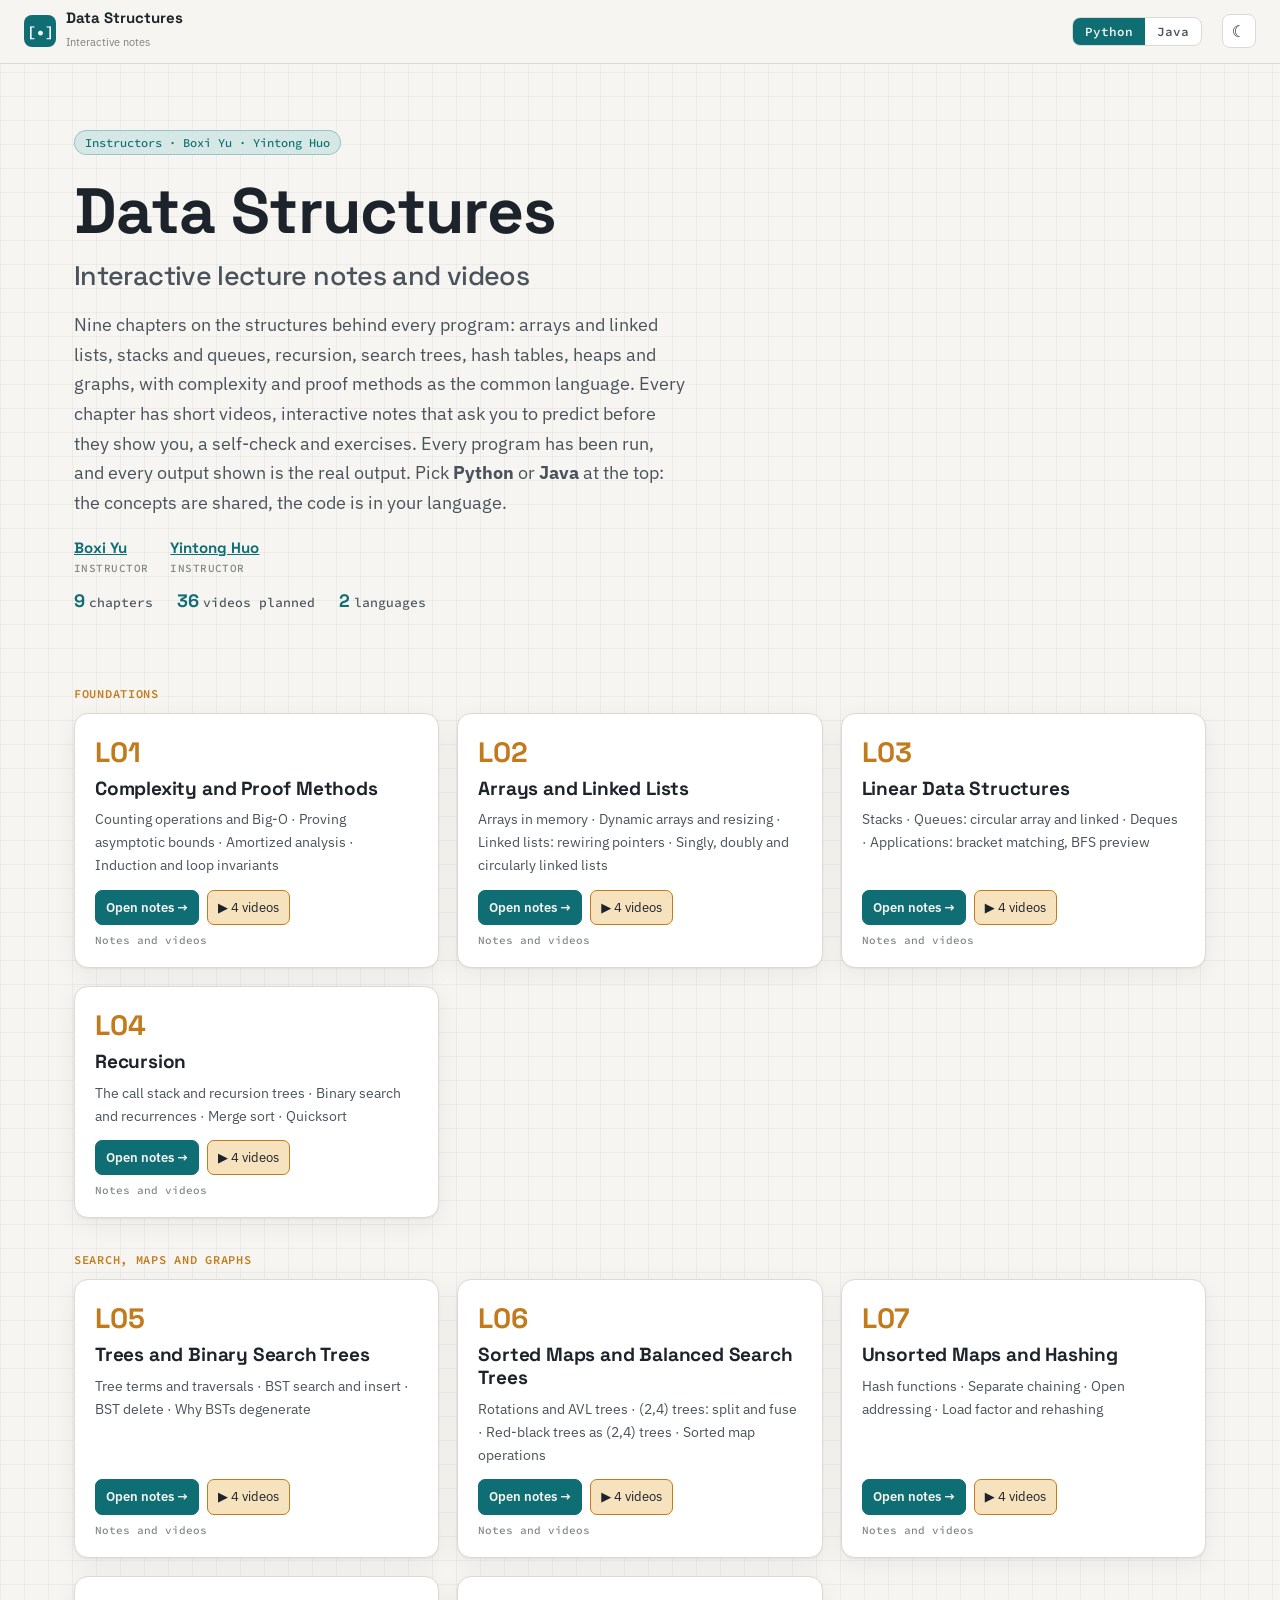
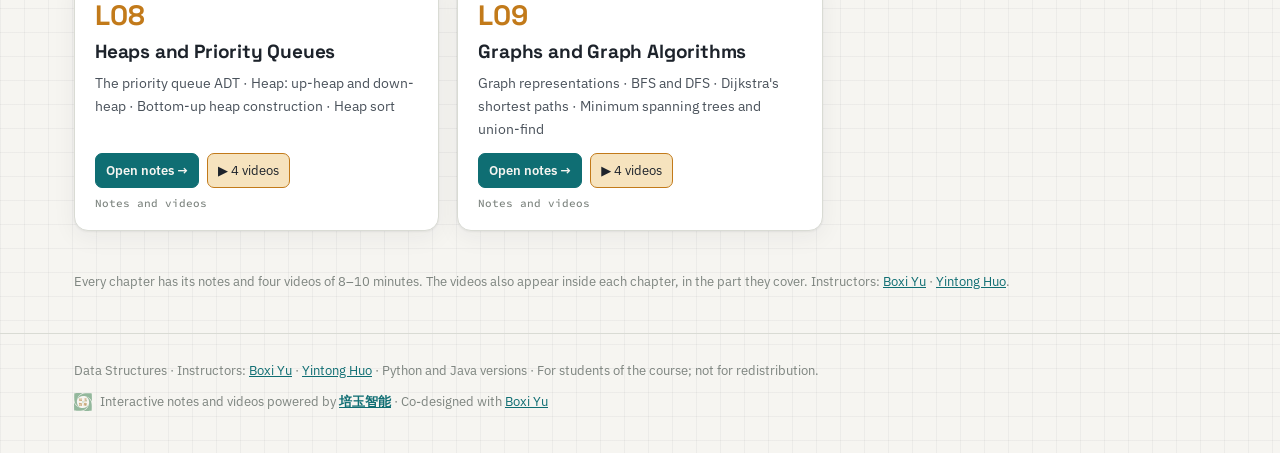
==== commit 7b8e953e: "Link 培玉智能 and Boxi Yu in the credit line Co-Authored-By: Claude Opus 5.5 <noreply@anthropic.com>" ====
--- a/index.html
+++ b/index.html
@@ -36,7 +36,7 @@
   Instructors: <a href="https://boxiyu.github.io/" target="_blank" rel="noopener">Boxi Yu</a> · <a href="https://yintonghuo.github.io/" target="_blank" rel="noopener">Yintong Huo</a>.</p>
   <script type="application/json" id="course-data">{"chapters": [{"n": 1, "title": "Complexity and Proof Methods", "videos": [{"n": 1, "title": "Counting operations and Big-O", "minutes": 7.3, "py": "L01/media/ch01-v1-py.mp4", "java": "L01/media/ch01-v1-java.mp4", "pyvtt": "L01/media/ch01-v1-py.vtt", "javavtt": "L01/media/ch01-v1-java.vtt"}, {"n": 2, "title": "Proving asymptotic bounds", "minutes": 9.3, "py": "L01/media/ch01-v2-py.mp4", "java": "L01/media/ch01-v2-java.mp4", "pyvtt": "L01/media/ch01-v2-py.vtt", "javavtt": "L01/media/ch01-v2-java.vtt"}, {"n": 3, "title": "Amortized analysis", "minutes": 8.1, "py": "L01/media/ch01-v3-py.mp4", "java": "L01/media/ch01-v3-java.mp4", "pyvtt": "L01/media/ch01-v3-py.vtt", "javavtt": "L01/media/ch01-v3-java.vtt"}, {"n": 4, "title": "Induction and loop invariants", "minutes": 8.3, "py": "L01/media/ch01-v4-py.mp4", "java": "L01/media/ch01-v4-java.mp4", "pyvtt": "L01/media/ch01-v4-py.vtt", "javavtt": "L01/media/ch01-v4-java.vtt"}]}, {"n": 2, "title": "Arrays and Linked Lists", "videos": [{"n": 1, "title": "Arrays in memory", "minutes": 7.0, "py": "L02/media/ch02-v1-py.mp4", "java": "L02/media/ch02-v1-java.mp4", "pyvtt": "L02/media/ch02-v1-py.vtt", "javavtt": "L02/media/ch02-v1-java.vtt"}, {"n": 2, "title": "Dynamic arrays and resizing", "minutes": 7.5, "py": "L02/media/ch02-v2-py.mp4", "java": "L02/media/ch02-v2-java.mp4", "pyvtt": "L02/media/ch02-v2-py.vtt", "javavtt": "L02/media/ch02-v2-java.vtt"}, {"n": 3, "title": "Linked lists: rewiring pointers", "minutes": 8.5, "py": "L02/media/ch02-v3-py.mp4", "java": "L02/media/ch02-v3-java.mp4", "pyvtt": "L02/media/ch02-v3-py.vtt", "javavtt": "L02/media/ch02-v3-java.vtt"}, {"n": 4, "title": "Singly, doubly and circularly linked lists", "minutes": 10.5, "py": "L02/media/ch02-v4-py.mp4", "java": "L02/media/ch02-v4-java.mp4", "pyvtt": "L02/media/ch02-v4-py.vtt", "javavtt": "L02/media/ch02-v4-java.vtt"}]}, {"n": 3, "title": "Linear Data Structures", "videos": [{"n": 1, "title": "Stacks", "minutes": 7.4, "py": "L03/media/ch03-v1-py.mp4", "java": "L03/media/ch03-v1-java.mp4", "pyvtt": "L03/media/ch03-v1-py.vtt", "javavtt": "L03/media/ch03-v1-java.vtt"}, {"n": 2, "title": "Queues: circular array and linked", "minutes": 7.1, "py": "L03/media/ch03-v2-py.mp4", "java": "L03/media/ch03-v2-java.mp4", "pyvtt": "L03/media/ch03-v2-py.vtt", "javavtt": "L03/media/ch03-v2-java.vtt"}, {"n": 3, "title": "Deques", "minutes": 7.0, "py": "L03/media/ch03-v3-py.mp4", "java": "L03/media/ch03-v3-java.mp4", "pyvtt": "L03/media/ch03-v3-py.vtt", "javavtt": "L03/media/ch03-v3-java.vtt"}, {"n": 4, "title": "Applications: bracket matching, BFS preview", "minutes": 6.4, "py": "L03/media/ch03-v4-py.mp4", "java": "L03/media/ch03-v4-java.mp4", "pyvtt": "L03/media/ch03-v4-py.vtt", "javavtt": "L03/media/ch03-v4-java.vtt"}]}, {"n": 4, "title": "Recursion", "videos": [{"n": 1, "title": "The call stack and recursion trees", "minutes": 7.9, "py": "L04/media/ch04-v1-py.mp4", "java": "L04/media/ch04-v1-java.mp4", "pyvtt": "L04/media/ch04-v1-py.vtt", "javavtt": "L04/media/ch04-v1-java.vtt"}, {"n": 2, "title": "Binary search and recurrences", "minutes": 7.1, "py": "L04/media/ch04-v2-py.mp4", "java": "L04/media/ch04-v2-java.mp4", "pyvtt": "L04/media/ch04-v2-py.vtt", "javavtt": "L04/media/ch04-v2-java.vtt"}, {"n": 3, "title": "Merge sort", "minutes": 6.6, "py": "L04/media/ch04-v3-py.mp4", "java": "L04/media/ch04-v3-java.mp4", "pyvtt": "L04/media/ch04-v3-py.vtt", "javavtt": "L04/media/ch04-v3-java.vtt"}, {"n": 4, "title": "Quicksort", "minutes": 8.3, "py": "L04/media/ch04-v4-py.mp4", "java": "L04/media/ch04-v4-java.mp4", "pyvtt": "L04/media/ch04-v4-py.vtt", "javavtt": "L04/media/ch04-v4-java.vtt"}]}, {"n": 5, "title": "Trees and Binary Search Trees", "videos": [{"n": 1, "title": "Tree terms and traversals", "minutes": 9.3, "py": "L05/media/ch05-v1-py.mp4", "java": "L05/media/ch05-v1-java.mp4", "pyvtt": "L05/media/ch05-v1-py.vtt", "javavtt": "L05/media/ch05-v1-java.vtt"}, {"n": 2, "title": "BST search and insert", "minutes": 8.3, "py": "L05/media/ch05-v2-py.mp4", "java": "L05/media/ch05-v2-java.mp4", "pyvtt": "L05/media/ch05-v2-py.vtt", "javavtt": "L05/media/ch05-v2-java.vtt"}, {"n": 3, "title": "BST delete", "minutes": 7.1, "py": "L05/media/ch05-v3-py.mp4", "java": "L05/media/ch05-v3-java.mp4", "pyvtt": "L05/media/ch05-v3-py.vtt", "javavtt": "L05/media/ch05-v3-java.vtt"}, {"n": 4, "title": "Why BSTs degenerate", "minutes": 8.4, "py": "L05/media/ch05-v4-py.mp4", "java": "L05/media/ch05-v4-java.mp4", "pyvtt": "L05/media/ch05-v4-py.vtt", "javavtt": "L05/media/ch05-v4-java.vtt"}]}, {"n": 6, "title": "Sorted Maps and Balanced Search Trees", "videos": [{"n": 1, "title": "Rotations and AVL trees", "minutes": 9.1, "py": "L06/media/ch06-v1-py.mp4", "java": "L06/media/ch06-v1-java.mp4", "pyvtt": "L06/media/ch06-v1-py.vtt", "javavtt": "L06/media/ch06-v1-java.vtt"}, {"n": 2, "title": "(2,4) trees: split and fuse", "minutes": 8.8, "py": "L06/media/ch06-v2-py.mp4", "java": "L06/media/ch06-v2-java.mp4", "pyvtt": "L06/media/ch06-v2-py.vtt", "javavtt": "L06/media/ch06-v2-java.vtt"}, {"n": 3, "title": "Red-black trees as (2,4) trees", "minutes": 9.4, "py": "L06/media/ch06-v3-py.mp4", "java": "L06/media/ch06-v3-java.mp4", "pyvtt": "L06/media/ch06-v3-py.vtt", "javavtt": "L06/media/ch06-v3-java.vtt"}, {"n": 4, "title": "Sorted map operations", "minutes": 8.2, "py": "L06/media/ch06-v4-py.mp4", "java": "L06/media/ch06-v4-java.mp4", "pyvtt": "L06/media/ch06-v4-py.vtt", "javavtt": "L06/media/ch06-v4-java.vtt"}]}, {"n": 7, "title": "Unsorted Maps and Hashing", "videos": [{"n": 1, "title": "Hash functions", "minutes": 8.8, "py": "L07/media/ch07-v1-py.mp4", "java": "L07/media/ch07-v1-java.mp4", "pyvtt": "L07/media/ch07-v1-py.vtt", "javavtt": "L07/media/ch07-v1-java.vtt"}, {"n": 2, "title": "Separate chaining", "minutes": 7.5, "py": "L07/media/ch07-v2-py.mp4", "java": "L07/media/ch07-v2-java.mp4", "pyvtt": "L07/media/ch07-v2-py.vtt", "javavtt": "L07/media/ch07-v2-java.vtt"}, {"n": 3, "title": "Open addressing", "minutes": 9.0, "py": "L07/media/ch07-v3-py.mp4", "java": "L07/media/ch07-v3-java.mp4", "pyvtt": "L07/media/ch07-v3-py.vtt", "javavtt": "L07/media/ch07-v3-java.vtt"}, {"n": 4, "title": "Load factor and rehashing", "minutes": 7.8, "py": "L07/media/ch07-v4-py.mp4", "java": "L07/media/ch07-v4-java.mp4", "pyvtt": "L07/media/ch07-v4-py.vtt", "javavtt": "L07/media/ch07-v4-java.vtt"}]}, {"n": 8, "title": "Heaps and Priority Queues", "videos": [{"n": 1, "title": "The priority queue ADT", "minutes": 7.9, "py": "L08/media/ch08-v1-py.mp4", "java": "L08/media/ch08-v1-java.mp4", "pyvtt": "L08/media/ch08-v1-py.vtt", "javavtt": "L08/media/ch08-v1-java.vtt"}, {"n": 2, "title": "Heap: up-heap and down-heap", "minutes": 10.2, "py": "L08/media/ch08-v2-py.mp4", "java": "L08/media/ch08-v2-java.mp4", "pyvtt": "L08/media/ch08-v2-py.vtt", "javavtt": "L08/media/ch08-v2-java.vtt"}, {"n": 3, "title": "Bottom-up heap construction", "minutes": 8.7, "py": "L08/media/ch08-v3-py.mp4", "java": "L08/media/ch08-v3-java.mp4", "pyvtt": "L08/media/ch08-v3-py.vtt", "javavtt": "L08/media/ch08-v3-java.vtt"}, {"n": 4, "title": "Heap sort", "minutes": 9.1, "py": "L08/media/ch08-v4-py.mp4", "java": "L08/media/ch08-v4-java.mp4", "pyvtt": "L08/media/ch08-v4-py.vtt", "javavtt": "L08/media/ch08-v4-java.vtt"}]}, {"n": 9, "title": "Graphs and Graph Algorithms", "videos": [{"n": 1, "title": "Graph representations", "minutes": 8.7, "py": "L09/media/ch09-v1-py.mp4", "java": "L09/media/ch09-v1-java.mp4", "pyvtt": "L09/media/ch09-v1-py.vtt", "javavtt": "L09/media/ch09-v1-java.vtt"}, {"n": 2, "title": "BFS and DFS", "minutes": 9.5, "py": "L09/media/ch09-v2-py.mp4", "java": "L09/media/ch09-v2-java.mp4", "pyvtt": "L09/media/ch09-v2-py.vtt", "javavtt": "L09/media/ch09-v2-java.vtt"}, {"n": 3, "title": "Dijkstra's shortest paths", "minutes": 8.7, "py": "L09/media/ch09-v3-py.mp4", "java": "L09/media/ch09-v3-java.mp4", "pyvtt": "L09/media/ch09-v3-py.vtt", "javavtt": "L09/media/ch09-v3-java.vtt"}, {"n": 4, "title": "Minimum spanning trees and union-find", "minutes": 8.8, "py": "L09/media/ch09-v4-py.mp4", "java": "L09/media/ch09-v4-java.mp4", "pyvtt": "L09/media/ch09-v4-py.vtt", "javavtt": "L09/media/ch09-v4-java.vtt"}]}]}</script>
 </main>
-  <footer><div class="wrap"><p>Data Structures · Instructors: <a href="https://boxiyu.github.io/" target="_blank" rel="noopener">Boxi Yu</a> · <a href="https://yintonghuo.github.io/" target="_blank" rel="noopener">Yintong Huo</a> · Python and Java versions · For students of the course; not for redistribution.</p><p class="credit"><img class="logo-light" src="assets/peiyu-logo.svg" alt="" width="18" height="18"><img class="logo-dark" src="assets/peiyu-logo-white.svg" alt="" width="18" height="18"><span>Interactive notes and videos powered by <b>培玉智能</b> · Co-designed with Boxi Yu</span></p></div></footer>
+  <footer><div class="wrap"><p>Data Structures · Instructors: <a href="https://boxiyu.github.io/" target="_blank" rel="noopener">Boxi Yu</a> · <a href="https://yintonghuo.github.io/" target="_blank" rel="noopener">Yintong Huo</a> · Python and Java versions · For students of the course; not for redistribution.</p><p class="credit"><img class="logo-light" src="assets/peiyu-logo.svg" alt="" width="18" height="18"><img class="logo-dark" src="assets/peiyu-logo-white.svg" alt="" width="18" height="18"><span>Interactive notes and videos powered by <b><a href="https://www.peiyuzhineng.com/">培玉智能</a></b> · Co-designed with <a href="https://boxiyu.github.io/">Boxi Yu</a></span></p></div></footer>
   <script src="assets/app.js"></script>
   <script src="assets/demo.js"></script>
 </body>
